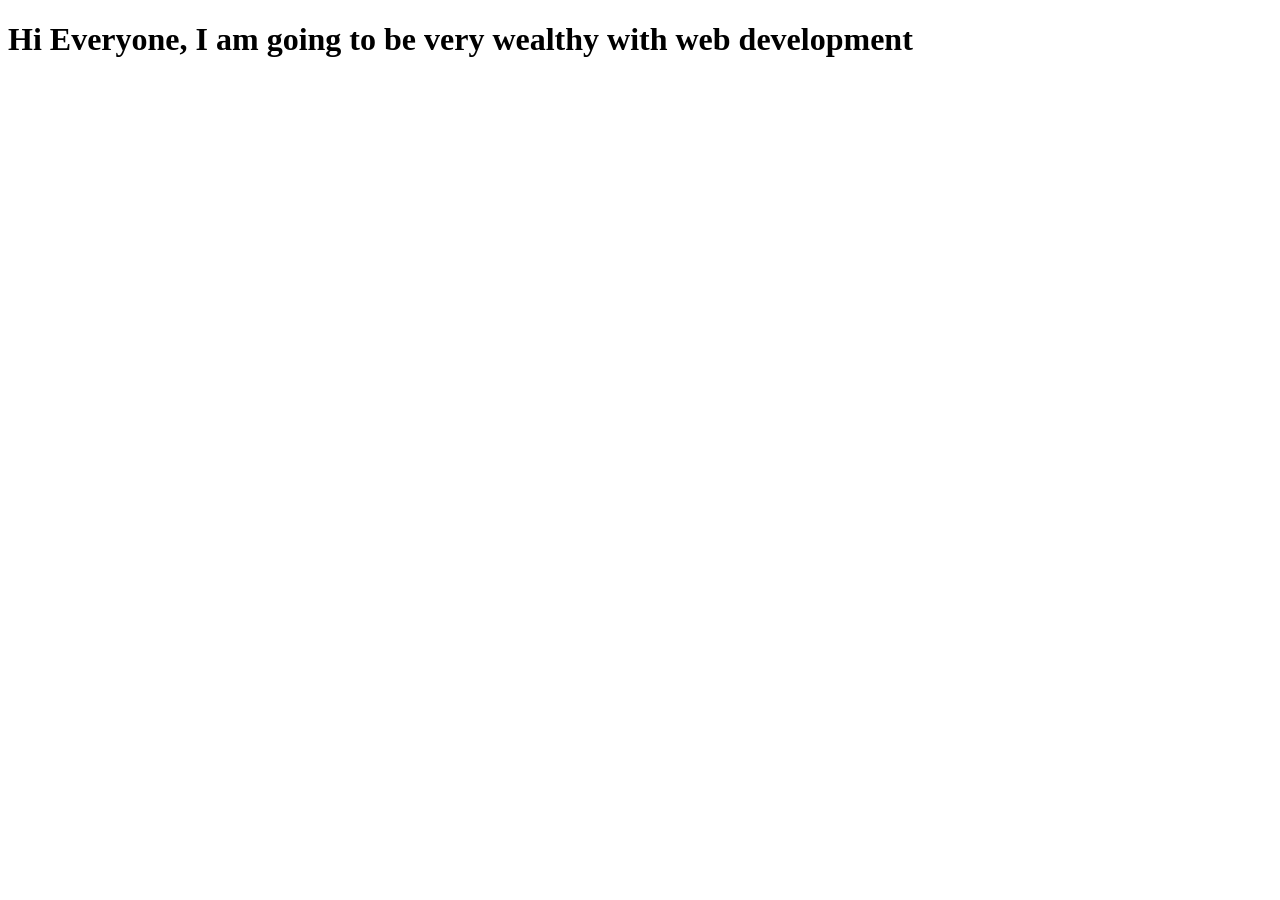
==== index.html @ 214483d2 "first work completed" ====
<!DOCTYPE html>
<html lang="en">
<head>
    <meta charset="UTF-8">
    <meta name="viewport" content="width=device-width, initial-scale=1.0">
    <title>Document</title>
</head>
<body>
    <h1>Hi Everyone, I am going to be very wealthy with web development</h1>
</body>
</html>
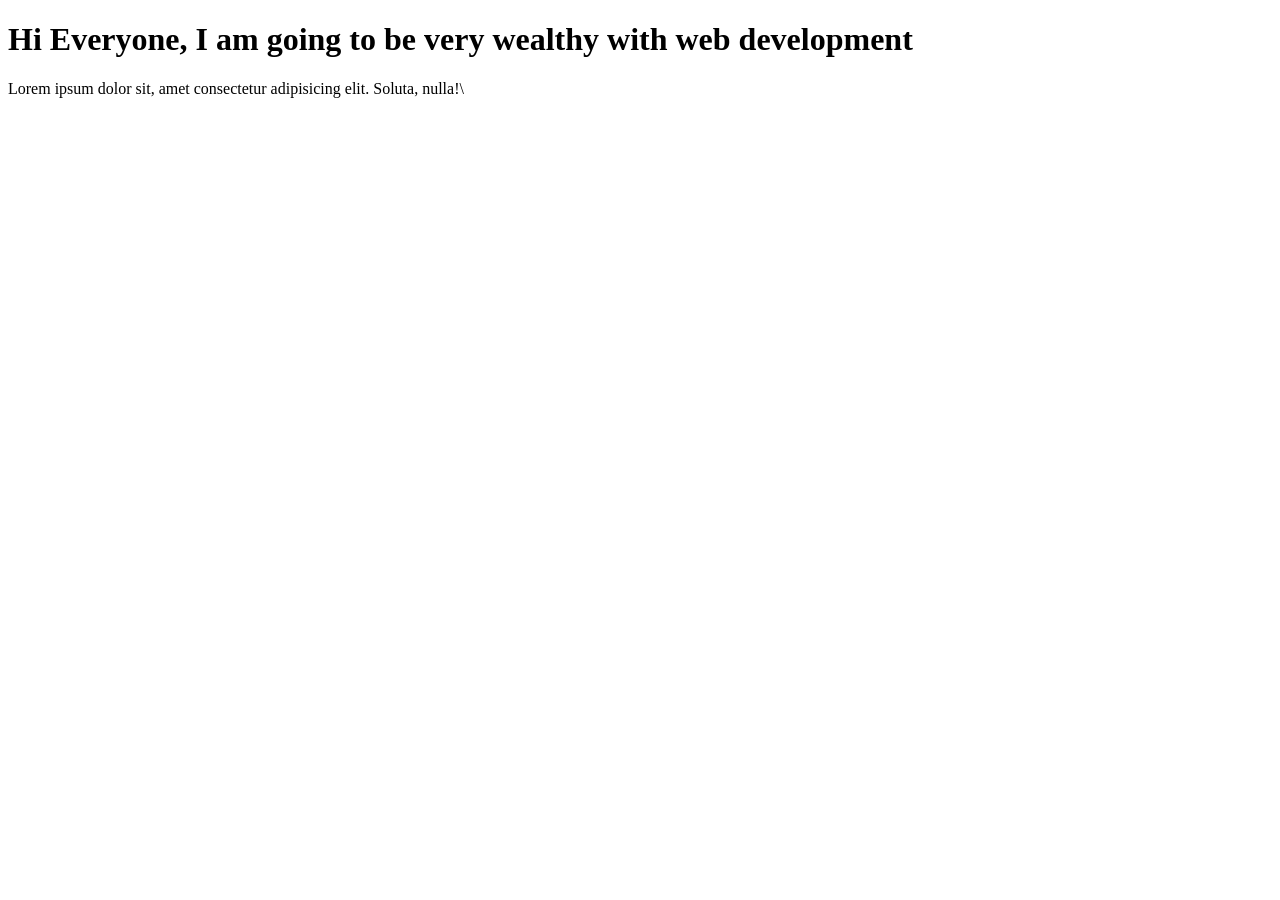
==== commit 1d0574e1: "I added p tag" ====
--- a/index.html
+++ b/index.html
@@ -7,5 +7,7 @@
 </head>
 <body>
     <h1>Hi Everyone, I am going to be very wealthy with web development</h1>
+    <p>Lorem ipsum dolor sit, amet consectetur adipisicing elit. Soluta, nulla!\
+    </p>
 </body>
 </html>
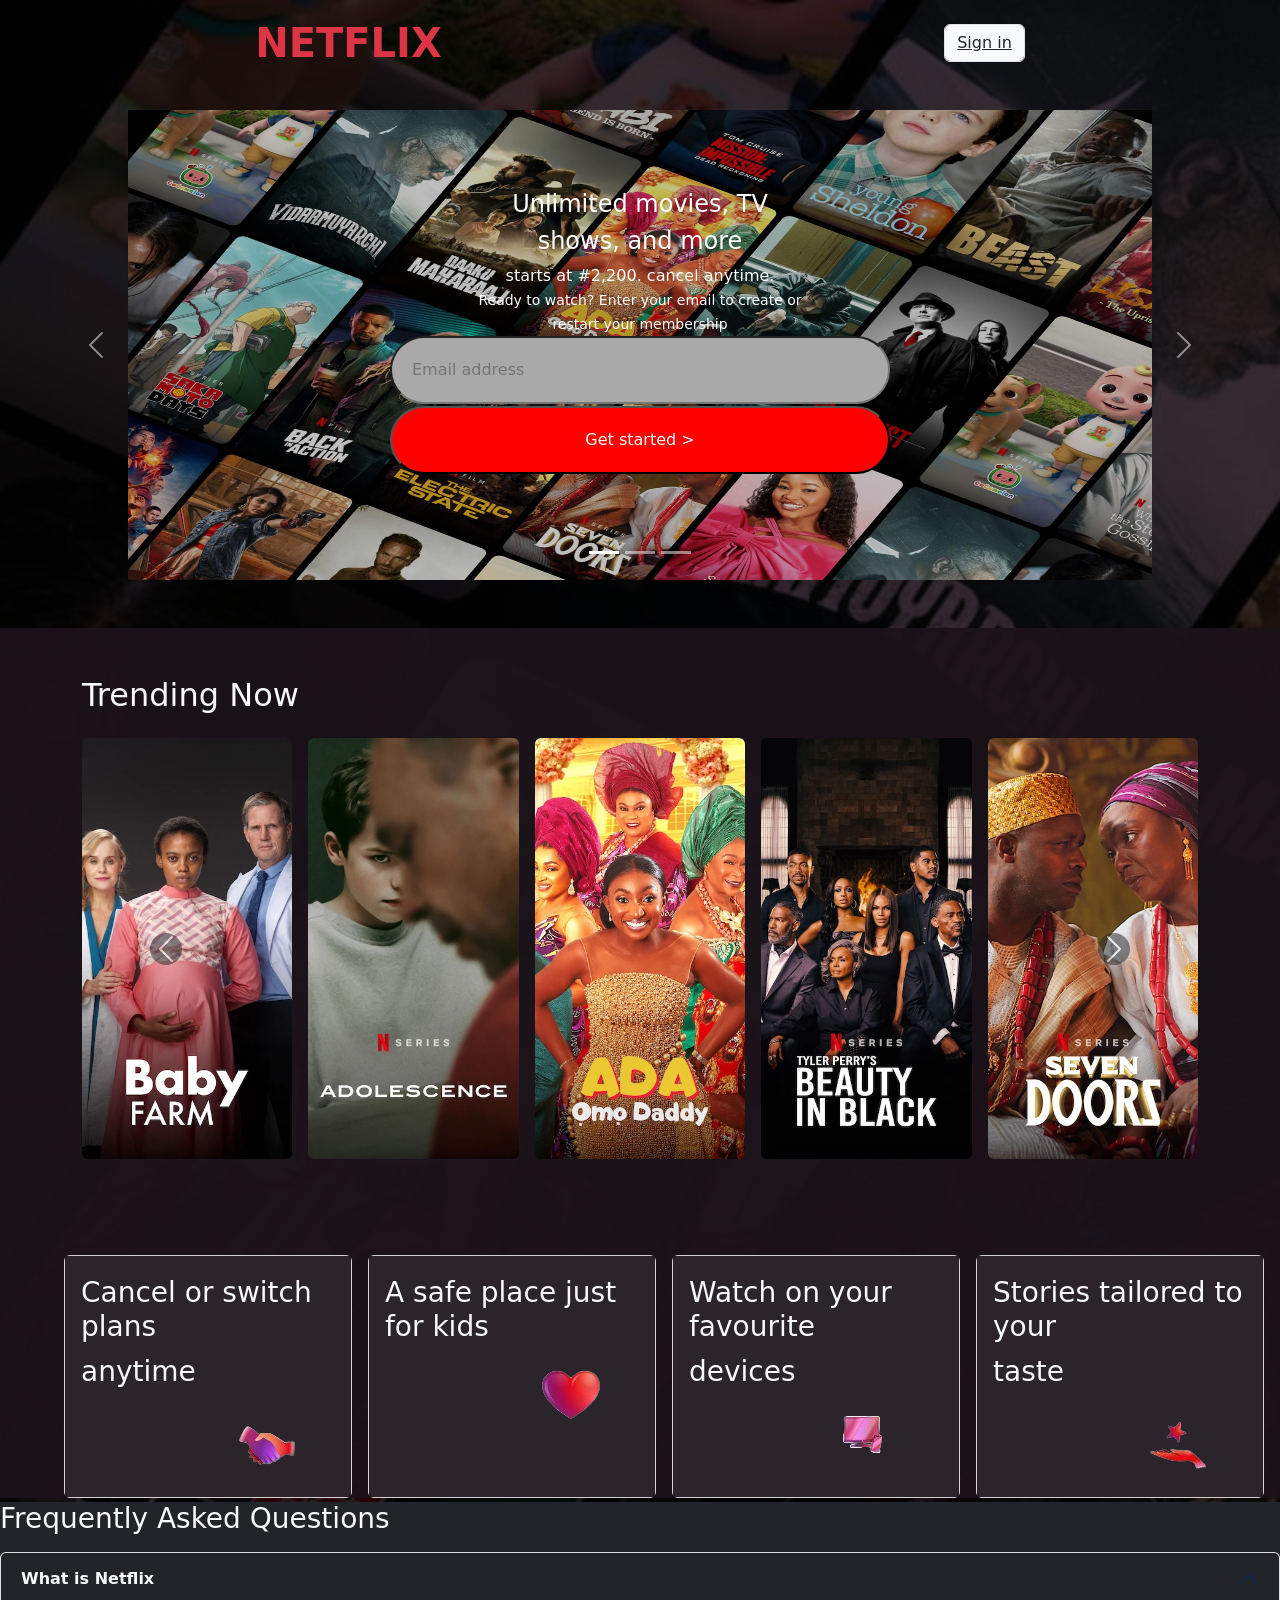
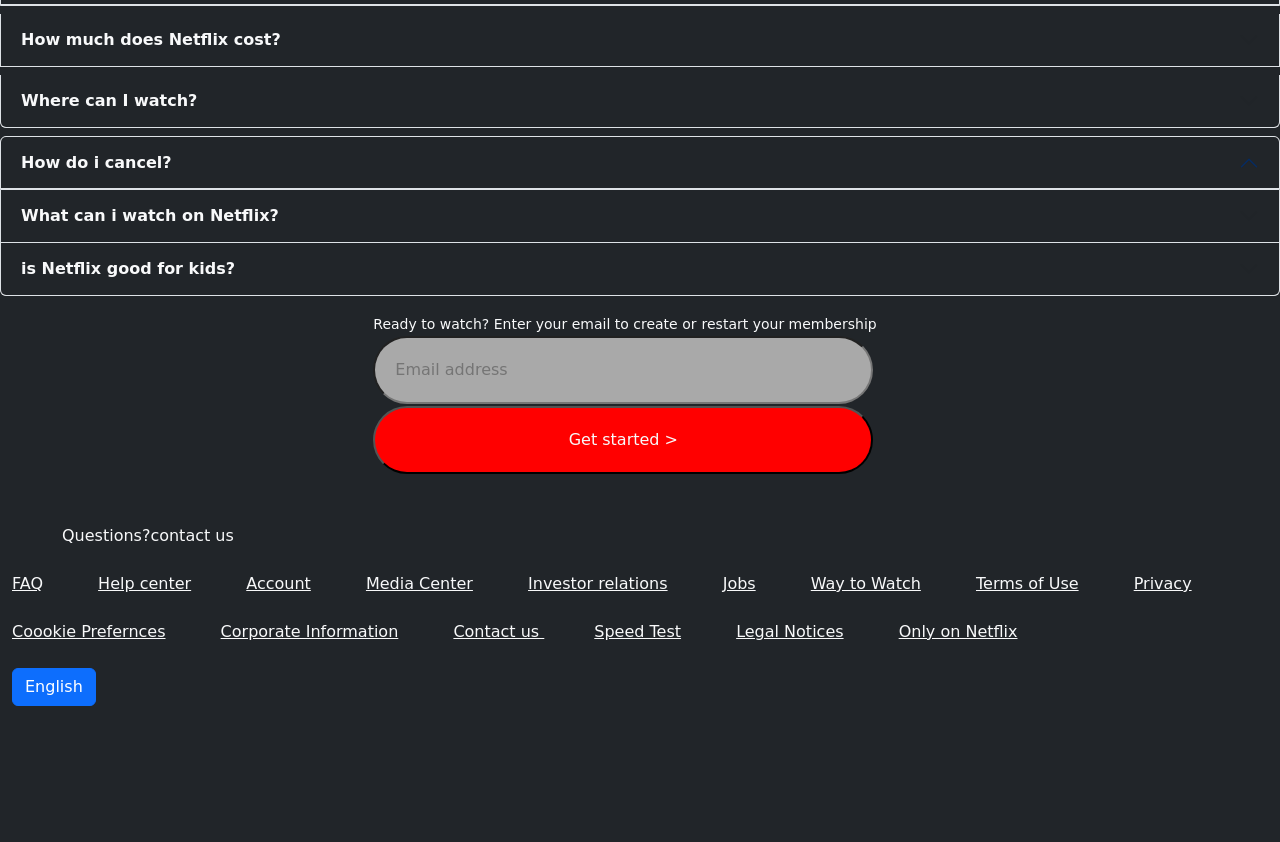
==== commit 566c1042: "netflix.com" ====
--- a/index.html
+++ b/index.html
@@ -3,11 +3,320 @@
 <head>
     <meta charset="UTF-8">
     <meta name="viewport" content="width=device-width, initial-scale=1.0">
-    <title>Document</title>
+    <title>Netflix</title>
+    <link rel="stylesheet" href="netflix.css">
+    <link href="https://cdn.jsdelivr.net/npm/bootstrap@5.3.3/dist/css/bootstrap.min.css" rel="stylesheet" integrity="sha384-QWTKZyjpPEjISv5WaRU9OFeRpok6YctnYmDr5pNlyT2bRjXh0JMhjY6hW+ALEwIH" crossorigin="anonymous">
+<script src="https://cdn.jsdelivr.net/npm/bootstrap@5.3.3/dist/js/bootstrap.bundle.min.js" integrity="sha384-YvpcrYf0tY3lHB60NNkmXc5s9fDVZLESaAA55NDzOxhy9GkcIdslK1eN7N6jIeHz" crossorigin="anonymous"></script>
+
 </head>
-<body>
-    <h1>Hi Everyone, I am going to be very wealthy with web development</h1>
-    <p>Lorem ipsum dolor sit, amet consectetur adipisicing elit. Soluta, nulla!\
-    </p>
+<body class="body text-light">
+
+  <section class=" mb-5" >
+    <div>
+      <div class=" mb-4 " id="nav">
+        <nav class="navbar">
+          <div class="container-fluid  d-flex justify-content-around p-none mt-0">
+            <a class="navbar-brand text-danger fw-bolder fs-1 ">NETFLIX</a>
+            <form class="d-flex" role="search" >
+              <a href="index1.html" class="bg-light text-dark form-control" >
+                Sign in
+              </a>
+               </form>
+          </div>
+        </nav>
+      </div>
+
+      <div id="carouselExampleCaptions" class="carousel slide">
+        <div class="carousel-indicators">
+          <button type="button" data-bs-target="#carouselExampleCaptions" data-bs-slide-to="0" class="active" aria-current="true" aria-label="Slide 1"></button>
+          <button type="button" data-bs-target="#carouselExampleCaptions" data-bs-slide-to="1" aria-label="Slide 2"></button>
+          <button type="button" data-bs-target="#carouselExampleCaptions" data-bs-slide-to="2" aria-label="Slide 3"></button>
+        </div>
+        <div class="carousel-inner">
+          <div class="carousel-item active">
+            <img src="first_image.jpg" class="d-block mx-auto" alt="..." height="470px" width="80%">
+            <div class="carousel-caption d-none d-md-block">
+              <h5 class="">
+                <h4>Unlimited movies, TV</h4>
+                <h4>shows, and more</h4>
+                <span>starts at #2,200. cancel anytime.</span> <br>
+                <small>Ready to watch? Enter your email to create or</small> <br>
+                <small>restart your membership</small> <br>
+                <input type="email" class="email" placeholder="Email address" > <br>
+                </h5>
+              <p><button class="button text-light"> Get started ></button></p>
+            </div>
+          </div>
+          <div class="carousel-item">
+            <img src="ada omo daddy gangan.jpg" class="d-block mx-auto" alt="..." height="470px" width="80%">
+            <div class="carousel-caption d-none d-md-block">
+              <h5>
+                <span>2023 . 13+ . Dramas</span> <br>
+              <small>Ready to watch? Enter your email to create or</small> <br>
+              <small>restart your membership</small> <br>
+                <small>Ready to watch? Enter your email to create or</small> <br>
+                <small>restart your membership</small> <br>
+                <input type="email" class="email" placeholder="Email address" > <br>
+              </h5>
+              <p><button class="button text-light"> Get started ></button></p>
+            </div>
+          </div>
+          <div class="carousel-item">
+            <img src="baby farm gangan.jpg" class="d-block mx-auto" alt="..." height="470px" width="80%">
+            <div class="carousel-caption d-none d-md-block">
+              <h5> <span>2025 . 18+ . Dramas</span> <br>
+                <small>Ready to watch? Enter your email to create or</small> <br>
+                <small>restart your membership</small> <br>
+                <small>restart your membership</small> <br>
+                <input type="email" class="email" placeholder="Email address" > <br></h5>
+              <p><button class="button text-light"> Get started ></button></p>
+            </div>
+          </div>
+        </div>
+        <button class="carousel-control-prev" type="button" data-bs-target="#carouselExampleCaptions" data-bs-slide="prev">
+          <span class="carousel-control-prev-icon" aria-hidden="true"></span>
+          <span class="visually-hidden">Previous</span>
+        </button>
+        <button class="carousel-control-next" type="button" data-bs-target="#carouselExampleCaptions" data-bs-slide="next">
+          <span class="carousel-control-next-icon" aria-hidden="true"></span>
+          <span class="visually-hidden">Next</span>
+        </button>
+      </div>
+     
+
+ </section>
+
+
+
+
+
+  <section class="sec-2">
+    <div class="container py-5">
+      <h2 class="mb-4">Trending Now</h2>
+      <div id="trendingCarousel" class="carousel slide" data-bs-ride="carousel">
+        <div class="carousel-inner">
+          <div class="carousel-item active">
+            <div class="row g-3">
+              <div class="col">  <img  src="baby farm.webp" class="img-fluid movie-img w-100 rounded" alt="Movie 1"></div>
+              <div class="col"><img src="Adolesence.webp" class="img-fluid movie-img w-100 rounded" alt="Movie 2"></div>
+              <div class="col"><img src="Ada omo daddy.webp" class="img-fluid movie-img w-100 rounded" alt="Movie 3"></div>
+              <div class="col"><img src="Beauty in black.webp" class="img-fluid movie-img w-100 rounded" alt="Movie 4"></div>
+              <div class="col"><img src="seven doors.webp" class="img-fluid movie-img w-100 rounded" alt="Movie 5"></div>
+            </div>
+          </div>
+          <div class="carousel-item">
+            <div class="row g-3">
+              <div class="col"><img src="Black action.webp" class="img-fluid movie-img w-100 rounded" alt="Movie 6"></div>
+              <div class="col"><img src="Counterattack.webp" class="img-fluid movie-img w-100 rounded" alt="Movie 7"></div>
+              <div class="col"><img src="Demon city.webp" class="img-fluid movie-img w-100 rounded" alt="Movie 8"></div>
+              <div class="col"><img src="electric state.webp" class="img-fluid movie-img w-100 rounded" alt="Movie 9"></div>
+              <div class="col"><img src="prison break.webp" class="img-fluid movie-img w-100 rounded" alt="Movie 10"></div>
+            </div>
+          </div>
+        </div>
+        <button class="carousel-control-prev" type="button" data-bs-target="#trendingCarousel" data-bs-slide="prev">
+          <span class="carousel-control-prev-icon bg-dark rounded-circle"></span>
+        </button>
+        <button class="carousel-control-next" type="button" data-bs-target="#trendingCarousel" data-bs-slide="next">
+          <span class="carousel-control-next-icon bg-dark rounded-circle"></span>
+        </button>
+      </div>
+    </div>
+
+
+      
+
+
+    <div class="d-flex mt-5 ms-5">
+
+      <div class="card me-3 ms-3  export" style="width: 18rem;">
+        <div class="card-body export">
+          <h5 class="card-title"></h5>
+          <h6 class="card-subtitle mb-2 text-light fs-3"> Cancel or switch plans</h6>
+          <p class="card-text text-light fs-3"> anytime</p>
+          <img src="./svgexport-4-removebg-preview.png" alt="" class=" just">
+        </div>
+      </div>
+
+
+      <div class="card me-3 export" style="width: 18rem;">
+        <div class="card-body export">
+          <h5 class="card-title"></h5>
+          <h6 class="card-subtitle mb-2 text-light fs-3"> A safe place just for kids </h6>
+          <p class="card-text text-light fs-3"> </p>
+          <img src="./svgexport-5-removebg-preview.png" alt="" class=" just">
+        </div>
+      </div>
+
+
+      <div class="card me-3 export " style="width: 18rem;">
+        <div class="card-body export">
+          <h5 class="card-title"></h5>
+          <h6 class="card-subtitle mb-2 text-light fs-3"> Watch on your favourite</h6>
+          <p class="card-text text-light fs-3">devices </p>
+          <img src="./svgexport-6-removebg-preview.png" alt="" class=" just">
+          
+        </div>
+      </div>
+
+      <div class="card me-3 export " style="width: 18rem;">
+        <div class="card-body export">
+          <h5 class="card-title"></h5>
+          <h6 class="card-subtitle mb-2 text-light fs-3">Stories tailored to your</h6>
+          <p class="card-text text-light fs-3"> taste</p>
+          <img src="./svgexport-7-removebg-preview.png" alt="" class=" just">
+        </div>
+      </div>
+    </div>
+  </section>
+  
+
+
+
+
+  <section class="bg-dark mt-1">
+    <div>
+      <h3>Frequently Asked Questions</h3>
+    </div>
+
+    <div class="mt-3">
+      <div class="accordion" id="accordionExample">
+        <div class="accordion-item">
+          <h2 class="accordion-header">
+            <button class="accordion-button bg-dark text-light fw-bold" type="button" data-bs-toggle="collapse" data-bs-target="#collapseOne" aria-expanded="true" aria-controls="collapseOne">
+              What is Netflix
+            </button>
+          </h2>
+          <div id="collapseOne" class="accordion-collapse collapse " data-bs-parent="#accordionExample">
+            <div class="accordion-body bg-dark text-light">
+             <span>Netflix is a streaming service that offers a wide variety of award-winning TV shows, movies, anime, documentaries, and more on thousands of internet connected devices.</span> <br>
+
+             <span>You can watch as much as you want, whenever you want without a single commercial- all for oone low monthly price.</span> <br>
+             <span>There's always something new to discover and new TV shows and movies are added every week</span>
+            </div>
+          </div>
+        </div>
+        <div class="accordion-item mt-2">
+          <h2 class="accordion-header">
+            <button class="accordion-button collapsed bg-dark text-light fw-bold" type="button" data-bs-toggle="collapse" data-bs-target="#collapseTwo" aria-expanded="false" aria-controls="collapseTwo">
+              How much does Netflix cost?
+            </button>
+          </h2>
+          <div id="collapseTwo" class="accordion-collapse collapse" data-bs-parent="#accordionExample">
+            <div class="accordion-body bg-dark text-light">
+           <span>Watch Netflix on your smartphone, tablet, smart TV, Laptop, or streaming device, all for one fixed monthly fee. Plans range from #2,200 to #7,000 a month. No extra costs, no contracts.</span>
+            </div>
+          </div>
+        </div>
+        <div class="accordion-item mt-2">
+          <h2 class="accordion-header">
+            <button class="accordion-button collapsed bg-dark text-light fw-bold" type="button" data-bs-toggle="collapse" data-bs-target="#collapseThree" aria-expanded="false" aria-controls="collapseThree">
+              Where can I watch?
+            </button>
+          </h2>
+          <div id="collapseThree" class="accordion-collapse collapse" data-bs-parent="#accordionExample">
+            <div class="accordion-body bg-dark text-light">
+             <span>Watch anywhere, anytime. sign in with your Netflix account to watch instantly on the web at netflix.com from yoour personal computer or any internet-connected device that offers the Netflix app, including smart TVs, smartphones, tablets, streaming media players and game consoles.</span> <br>
+             <span>You can also download your favorite shows with the IOS and Andriod app. Use downloads to watch while you are on the go and without an internet connection.  Take Netflix with you anywhere.</span>
+            </div>
+          </div>
+        </div>
+      </div>
+   </div>
+  
+    </div>
+
+
+ <div>
+  <div class="accordion mt-2" id="accordionExample">
+    <div class="accordion-item">
+      <h2 class="accordion-header">
+        <button class="accordion-button bg-dark text-light fw-bold" type="button" data-bs-toggle="collapse" data-bs-target="#collapseFour" aria-expanded="true" aria-controls="collapseFour">
+          How do i cancel?
+        </button>
+      </h2>
+      <div id="collapseFour" class="accordion-collapse collapse " data-bs-parent="#accordionExample">
+        <div class="accordion-body bg-dark text-light">
+          <span>Netflix is flexible. There are no pesky contracts and no commitments. You can easily cancel your account online in two clicks. There are no cancellation fees-start or stop your account anytime.</span>
+        </div>
+      </div>
+    </div>
+    <div class="accordion-item">
+      <h2 class="accordion-header">
+        <button class="accordion-button collapsed bg-dark text-light fw-bold" type="button" data-bs-toggle="collapse" data-bs-target="#collapseFive" aria-expanded="false" aria-controls="collapseFive">
+          What can i watch on Netflix?
+        </button>
+      </h2>
+      <div id="collapseFive" class="accordion-collapse collapse" data-bs-parent="#accordionExample">
+        <div class="accordion-body bg-dark text-light">
+       <span>Netflix has an extensive library of feature films, documentaries, TV shows, anime, Award-winning Netflix originals, and more.</span> <br>
+       <span>Watch as much as you want, anytime you want.</span>
+        </div>
+      </div>
+    </div>
+    <div class="accordion-item">
+      <h2 class="accordion-header">
+        <button class="accordion-button collapsed bg-dark text-light fw-bold" type="button" data-bs-toggle="collapse" data-bs-target="#collapseSix" aria-expanded="false" aria-controls="collapseSix">
+          is Netflix good for kids?
+        </button>
+      </h2>
+      <div id="collapseSix" class="accordion-collapse collapse" data-bs-parent="#accordionExample">
+        <div class="accordion-body bg-dark text-light">
+         <span>The Netflix kids experience is included in your membership to giv parents control while kids enjoy family-friendly TV shows and movies in their own space</span> <br>
+         <span>Kids profiles come with PIN-protected parental controlsthat let you restrict the maturity ratings of content kids can watch and block specific titles you don't want kids to see</span>
+        </div>
+      </div>
+    </div>
+  </div>
+  
+ </div>
+
+
+      <div class="mx-auto d-block col-5 mt-3">
+        <small>Ready to watch? Enter your email to create or</small> 
+        <small>restart your membership</small> <br>
+
+        <input type="email" class="email" placeholder="Email address" > <br>
+        <button class="button text-light"> Get started ></button>
+      </div>
+  </section>
+
+  
+  <section class="mt-0 bg-dark">
+    <div class="container-fluid text-secondary">
+        <span class="text-light" id="us">Questions?contact us</span> <br> <br>
+        <a href="" class="text-light faq " >FAQ</a>
+        <a href="" class="text-light faq " >Help center</a>
+        <a href="" class="text-light faq" >Account</a>
+        <a href="" class="text-light faq" >Media Center</a> 
+        <a href="" class="text-light faq " >Investor relations</a>
+        <a href="" class="text-light faq " >Jobs</a>
+        <a href="" class="text-light faq" > Way to Watch</a>
+        <a href="" class="text-light faq" > Terms of Use</a>
+        <a href="" class="text-light faq" >Privacy</a> <br> <br>
+        <a href="" class="text-light faq" >Coookie Prefernces</a>
+        <a href="" class="text-light faq " >Corporate Information</a>
+        <a href="" class="text-light faq">Contact us </a>
+        <a href="" class="text-light faq" >Speed Test</a>
+        <a href="" class="text-light faq" >Legal Notices</a>
+        <a href="onlyonnetflix.html" class="text-light faq" >Only on Netflix</a> <br> <br> 
+
+
+        <p>
+          <button class="btn btn-primary" type="button" data-bs-toggle="collapse" data-bs-target="#collapseWidthExample" aria-expanded="false" aria-controls="collapseWidthExample">
+            English
+          </button>
+        </p>
+        <div style="min-height: 120px;">
+          <div class="collapse collapse-horizontal" id="collapseWidthExample">
+            <div class="card card-body" style="width: 300px;">
+              English
+            </div>
+          </div>
+        </div>
+         
+    </div>
+   </section>
 </body>
-</html>+</html>
+
--- a/netflix.css
+++ b/netflix.css
@@ -0,0 +1,136 @@
+.body_1{
+  background-image: url(./first_image.jpg);
+    background-size: cover; 
+     background-blend-mode: overlay; 
+    background-color:rgba(0, 0, 0, 0.5) ; 
+    display: block;
+}
+  .body {
+    background-image: url(./first_image.jpg);
+    background-size: cover; 
+     background-blend-mode: overlay; 
+    background-color: rgba(27, 19, 25, 0.925); 
+    display: block;
+   }
+
+  #sign{
+    background-color: rgba(0, 0, 0, 0.5);
+    width: 50%;
+    margin-left: 400px;
+    padding: 90px 60px;    
+  }
+
+
+    #us{
+    margin-left: 50px;
+    margin-bottom: 50px;
+  
+  }  
+
+  #contact{
+    width: 100%;
+    height: 300px;
+    margin-top: -50px;
+    background-color: rgba(0, 0, 0, 0.9);
+    padding-top: 150px;
+    padding-left: 100px;
+  }
+#faq{
+  margin: 90px;
+}
+  .faq{
+    margin-right: 50px;
+  }
+  #info{
+    margin-left: -50px;
+  }
+* {
+  margin: 0;
+  padding: 0;
+  box-sizing: border-box;
+}
+.back{
+  background-image: url(./NG-en-20250317-TRIFECTA-perspective_64fb119d-c605-4013-9dcd-87cfd6ecddfe_large.jpg);
+  background-size: contain;
+  background-repeat: no-repeat;
+   background-blend-mode: overlay; 
+  background-color: rgba(0, 0, 0, 0.4);
+  background-position: center;
+
+  
+}
+.daddy{
+  background-image: url(./ada\ omo\ daddy\ gangan.jpg);
+  background-size: contain;
+  background-repeat: no-repeat;
+  background-blend-mode: overlay; 
+  background-color: rgba(0, 0, 0, 0.4);
+  background-position: center;
+  
+  }
+
+  .farm{
+    background-image: url(./baby\ farm\ gangan.jpg);
+    background-size: contain;
+    background-repeat: no-repeat;
+    background-blend-mode: overlay; 
+    background-color: rgba(0, 0, 0, 0.4);
+  background-position: center;
+ 
+
+  }
+  .button{
+    border-radius:50px;
+    background-color: red;
+    width: 500px;
+    margin-bottom: 50px;
+    padding: 20px;
+  }
+  .email{
+    border-radius:50px ;
+    background-color: darkgrey;
+    width:500px;
+    margin-bottom: 2px;
+    padding: 20px;
+  }
+  .sec-2{
+ background-color: rgba(27, 19, 25, 0.925);
+    
+  }
+   .images{
+    height: 300px;
+    border:  #000;
+    border-radius: 20px;
+    font-size: 50px ;
+  
+  }
+  .plans{
+    border: rgb(45,43,40);
+    border-radius: 20px;
+  }
+  .export{
+    background-color:rgba(27, 19, 25, 0.925);
+  }
+  .just{
+    margin-left: 150px;
+  }
+  .what{
+    padding: 50px;
+    border: solid gray;
+    width: 1000px;
+    margin-left: 200px;
+    height: 40px;
+    margin-bottom: 5px;
+    border-radius: 20px;
+
+  }
+  .movie-img {
+    height: 220px;
+    object-fit: cover;
+    border-radius: 12px;
+    transition: transform 0.3s ease;
+  }
+  .movie-img:hover {
+    transform: scale(1.05);
+  }
+ 
